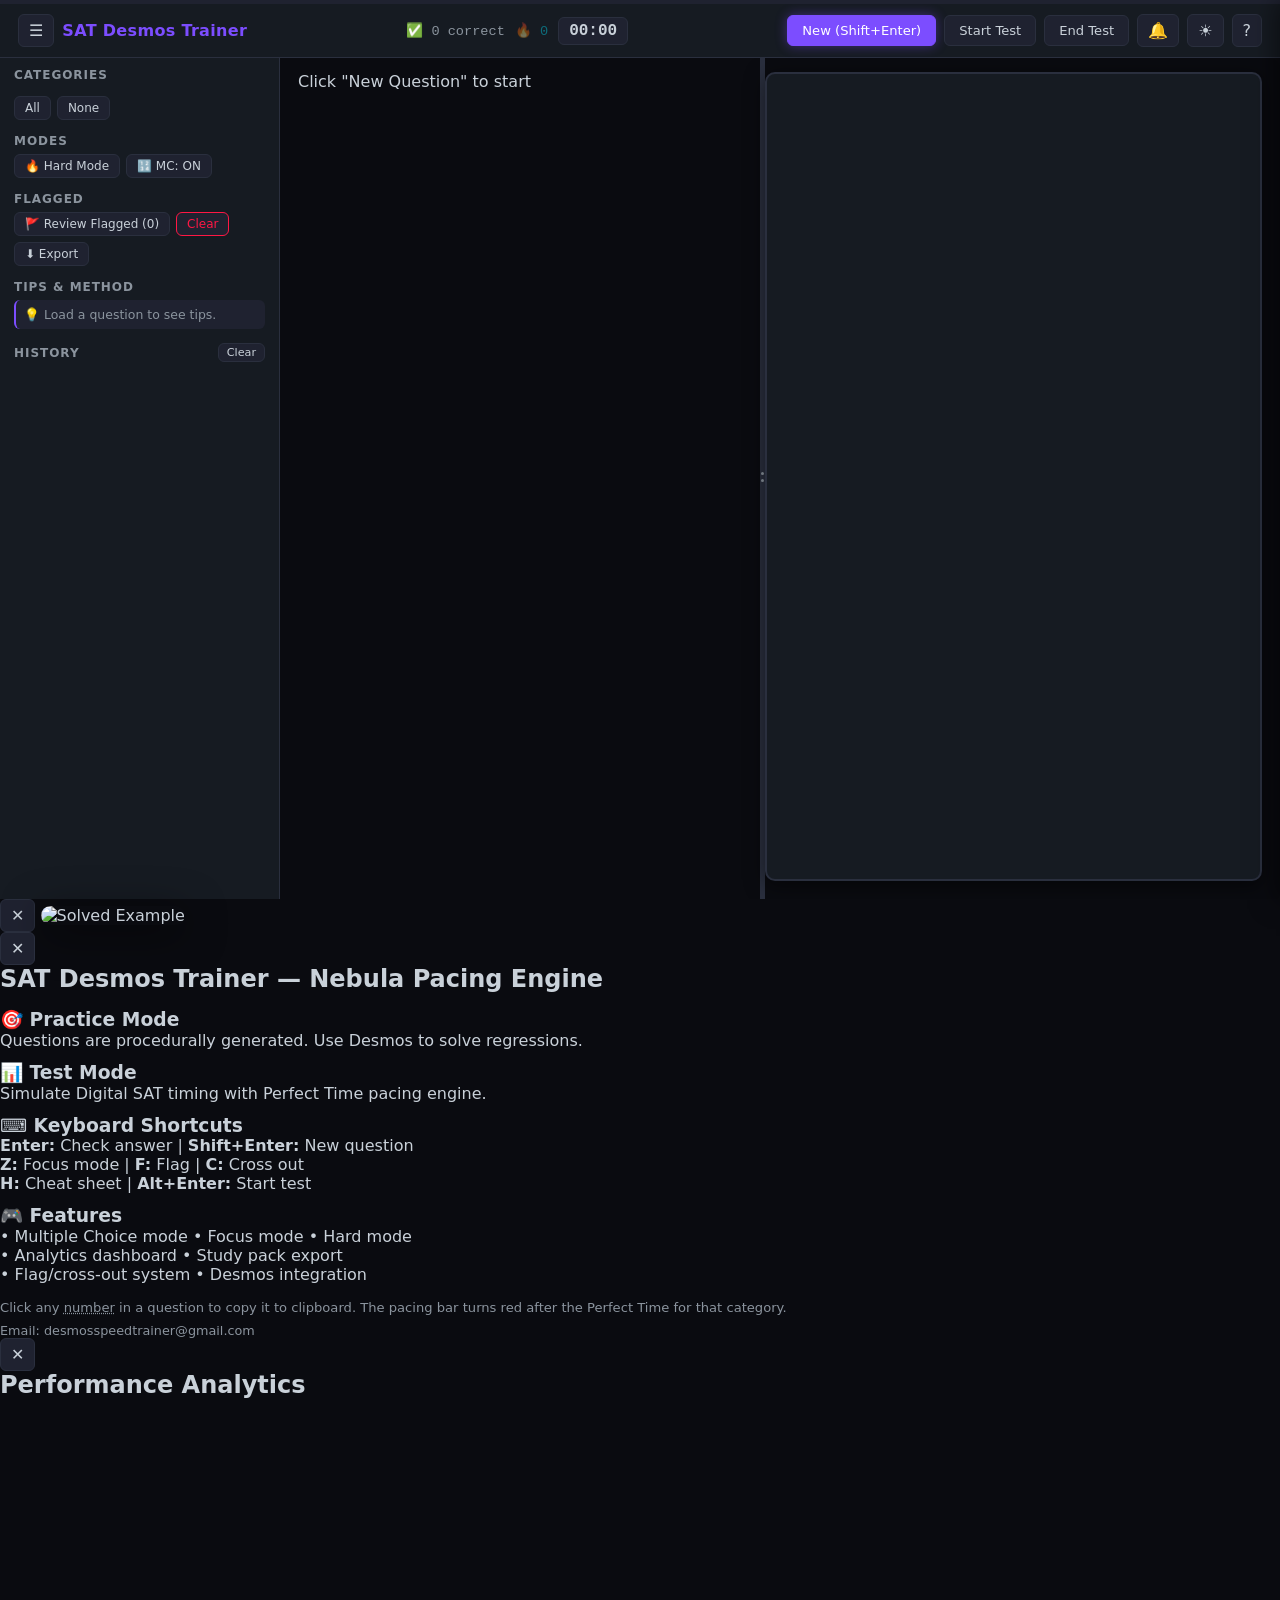
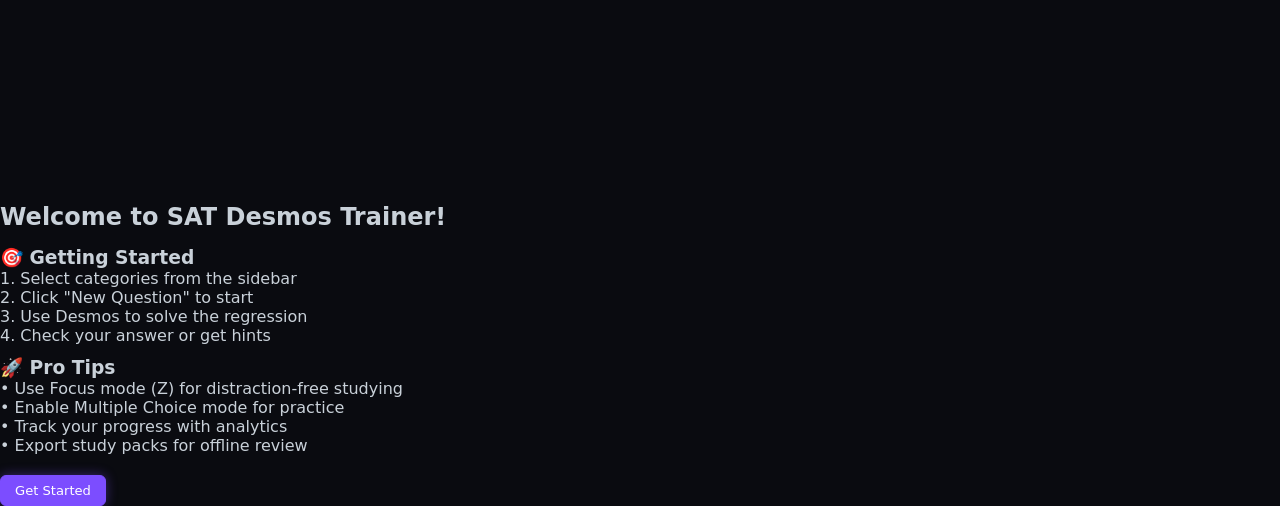
==== app.html @ 04261824 "Fix Desmos solution display and update welcome tour" ====
<!DOCTYPE html>
<html lang="en">
<head>
  <meta charset="utf-8" />
  <meta name="viewport" content="width=device-width,initial-scale=1" />
  <title>SAT Desmos Trainer — Nebula Pacing Engine</title>
  <meta name="description" content="Master SAT math with Desmos. Nebula pacing engine with analytics heatmap, cheat sheet, multiple choice, focus mode, and study pack export. 15 categories, ad-free." />
  <meta property="og:title" content="SAT Desmos Nebula Trainer" />
  <meta property="og:description" content="15 SAT math categories. Perfect Time pacing, analytics, cheat sheet, hard mode & focus mode." />

  <script async src="https://www.googletagmanager.com/gtag/js?id=G-KZ21GJFQBD"></script>
  <script>window.dataLayer=window.dataLayer||[];function gtag(){dataLayer.push(arguments);}gtag('js',new Date());gtag('config','G-KZ21GJFQBD');</script>

  <script type="text/javascript" id="MathJax-script" async src="https://cdn.jsdelivr.net/npm/mathjax@3/es5/tex-mml-chtml.js"></script>
  <script src="https://www.desmos.com/api/v1.11/calculator.js?apiKey=***"></script>
  <link rel="stylesheet" href="style.css" />
</head>
<body>

<div id="pacing-bar-container"><div id="pacing-bar"></div></div>

<!-- Focus Exit -->
<button id="focus-exit">✕ Exit Focus (Z)</button>

<!-- Top Bar -->
<div id="top-bar">
  <div style="display:flex;align-items:center;gap:8px;">
    <button class="btn btn-icon" id="sidebar-toggle" title="Toggle Sidebar">☰</button>
    <span id="app-title">SAT Desmos Trainer</span>
  </div>
  <div id="top-bar-center">
    <span id="correct-counter">✅ 0 correct</span>
    <span id="streak-counter">🔥 0</span>
    <div id="stopwatch">00:00</div>
  </div>
  <div id="top-bar-actions">
    <button class="btn btn-primary" id="new-question">New (Shift+Enter)</button>
    <button class="btn" id="start-test">Start Test</button>
    <button class="btn" id="end-test">End Test</button>
    <button class="btn btn-icon" id="mute-btn" title="Toggle Sound">🔔</button>
    <button class="btn btn-icon" id="theme-toggle" title="Toggle Theme (Ctrl+D)">☀️</button>
    <button class="btn btn-icon" id="help-btn" title="Help & Info">?</button>
  </div>
</div>

<!-- Main Layout -->
<div id="main-layout">

  <!-- Sidebar -->
  <div id="sidebar">
    <div id="sidebar-inner">

      <div>
        <h3>Categories</h3>
        <div id="category-selection"></div>
        <div class="cat-controls" style="margin-top:8px;">
          <button class="btn" id="select-all" style="font-size:0.75rem;padding:4px 10px;">All</button>
          <button class="btn" id="deselect-all" style="font-size:0.75rem;padding:4px 10px;">None</button>
        </div>
      </div>

      <div>
        <h3>Modes</h3>
        <div class="mode-controls">
          <button class="btn" id="hard-mode-toggle" style="font-size:0.75rem;padding:4px 10px;">🔥 Hard Mode</button>
          <button class="btn" id="mc-mode-toggle" style="font-size:0.75rem;padding:4px 10px;">🔢 MC: ON</button>
        </div>
      </div>

      <div>
        <h3>Flagged</h3>
        <div style="display:flex;gap:6px;flex-wrap:wrap;">
          <button class="btn" id="review-flagged-btn" style="font-size:0.75rem;padding:4px 10px;">🚩 Review Flagged (0)</button>
          <button class="btn btn-danger" id="clear-flagged" style="font-size:0.75rem;padding:4px 10px;">Clear</button>
          <button class="btn" id="export-study-pack" style="font-size:0.75rem;padding:4px 10px;">⬇ Export</button>
        </div>
      </div>

      <div>
        <h3>Tips & Method</h3>
        <ul id="tips-list"><li>Load a question to see tips.</li></ul>
      </div>

      <div>
        <h3 style="display:flex;justify-content:space-between;align-items:center;">
          History <button class="btn" id="clear-history" style="font-size:0.7rem;padding:2px 8px;">Clear</button>
        </h3>
        <div id="history-list"></div>
      </div>

    </div>
  </div>

  <!-- Split Pane -->
  <div id="split-pane">

    <div id="left-panel">
      <div id="question-container">
        <div id="question">Click "New Question" to start</div>
        <div id="answer-row" style="display:none;margin-top:12px;">
          <input type="text" id="answer-box" placeholder="Enter your answer...">
          <button class="btn" id="check-btn">Check</button>
          <button class="btn" id="show-explanation" style="display:none;">Show Solved Example</button>
          <button class="btn" id="show-desmos-btn" style="display:none;">Show Desmos Solution</button>
          <button class="btn" id="give-up-btn" style="display:none;">Give Up</button>
        </div>
        <div id="mc-grid" style="display:none;grid-template-columns:1fr 1fr;gap:8px;margin-top:12px;"></div>
        <div id="answer-preview" style="margin-top:8px;"></div>
        <div id="hint-text" style="display:none;margin-top:8px;color:var(--text-muted);"></div>
      </div>
    </div>

    <div id="resizer"></div>

    <div id="right-panel">
      <div id="calculator" style="width:100%;height:100%;"></div>
    </div>

  </div>

</div>

<!-- Explanation Modal -->
<div id="explanation-modal">
  <div class="modal-content">
    <button class="btn btn-icon" id="close-modal">✕</button>
    <img id="explanation-modal-content" src="" alt="Solved Example">
  </div>
</div>

<!-- Help Modal -->
<div id="help-modal">
  <div class="modal-content">
    <button class="btn btn-icon" id="close-help">✕</button>
    <h2>SAT Desmos Trainer — Nebula Pacing Engine</h2>
    <div style="display:flex;flex-direction:column;gap:12px;margin-top:16px;">
      <div>
        <h3>🎯 Practice Mode</h3>
        <p>Questions are procedurally generated. Use Desmos to solve regressions.</p>
      </div>
      <div>
        <h3>📊 Test Mode</h3>
        <p>Simulate Digital SAT timing with Perfect Time pacing engine.</p>
      </div>
      <div>
        <h3>⌨️ Keyboard Shortcuts</h3>
        <p><strong>Enter:</strong> Check answer | <strong>Shift+Enter:</strong> New question<br>
           <strong>Z:</strong> Focus mode | <strong>F:</strong> Flag | <strong>C:</strong> Cross out<br>
           <strong>H:</strong> Cheat sheet | <strong>Alt+Enter:</strong> Start test</p>
      </div>
      <div>
        <h3>🎮 Features</h3>
        <p>• Multiple Choice mode • Focus mode • Hard mode<br>
           • Analytics dashboard • Study pack export<br>
           • Flag/cross-out system • Desmos integration</p>
      </div>
    </div>
    <p style="margin-top:16px;font-size:0.82rem;color:var(--text-muted)">Click any <u style="text-decoration-style:dotted">number</u> in a question to copy it to clipboard. The pacing bar turns red after the Perfect Time for that category.</p>
    <p style="margin-top:8px;font-size:0.8rem;color:var(--text-muted)">Email: desmosspeedtrainer@gmail.com</p>
  </div>
</div>

<!-- Analytics Modal -->
<div id="analytics-modal">
  <div class="modal-content">
    <button class="btn btn-icon" id="close-analytics">✕</button>
    <h2>Performance Analytics</h2>
    <canvas id="analytics-canvas" width="600" height="400"></canvas>
    <div id="analytics-summary"></div>
  </div>
</div>

<!-- Cheat Sheet Drawer -->
<div id="cheat-drawer">
  <button class="btn btn-icon" id="close-cheat">✕</button>
  <div style="padding:14px;">
    <h3 style="margin-bottom:12px;">Cheat Sheet</h3>
    <input type="text" id="cheat-search" placeholder="Search formulas..." style="width:100%;padding:6px;border:1px solid var(--border);border-radius:4px;margin-bottom:12px;">
    <div id="cheat-list"></div>
  </div>
</div>

<!-- Tutorial Overlay -->
<div id="tutorial-overlay">
  <div class="modal-content">
    <h2>Welcome to SAT Desmos Trainer!</h2>
    <div style="display:flex;flex-direction:column;gap:12px;margin-top:16px;">
      <div>
        <h3>🎯 Getting Started</h3>
        <p>1. Select categories from the sidebar<br>
           2. Click "New Question" to start<br>
           3. Use Desmos to solve the regression<br>
           4. Check your answer or get hints</p>
      </div>
      <div>
        <h3>🚀 Pro Tips</h3>
        <p>• Use Focus mode (Z) for distraction-free studying<br>
           • Enable Multiple Choice mode for practice<br>
           • Track your progress with analytics<br>
           • Export study packs for offline review</p>
      </div>
    </div>
    <button class="btn btn-primary" id="tutorial-close" style="margin-top:20px;">Get Started</button>
  </div>
</div>

<script>
// ===== Desmos Init =====
const elt = document.getElementById('calculator');
const calculator = Desmos.GraphingCalculator(elt, { keypad: true, expressions: true });

// ===== Cheat Sheet Data =====
const CHEAT_SHEET = [
    { title: 'Circle (Standard)', latex: '(x-h)^{2}+(y-k)^{2}=r^{2}' },
    { title: 'Circle (Expanded)', latex: 'x^{2}+y^{2}+ax+by+c=0' },
    { title: 'Vertex Form (Parabola)', latex: 'y=a(x-h)^{2}+k' },
    { title: 'Quadratic Standard', latex: 'y=ax^{2}+bx+c' },
    { title: 'Linear Regression', latex: 'y_{1}\\sim mx_{1}+b' },
    { title: 'Quadratic Regression', latex: 'y_{1}\\sim ax_{1}^{2}+bx_{1}+c' },
    { title: 'Exponential Regression', latex: 'y_{1}\\sim ab^{x_{1}}' },
    { title: 'Exponential Growth/Decay', latex: 'y=a\\cdot b^{x}' },
    { title: 'System of Equations', latex: 'y=mx+b' },
    { title: 'Power Regression', latex: 'y_{1}\\sim ax_{1}^{b}' },
];

// ===== State =====
const state = {
    // ... rest of the JavaScript code from app.js ...
};

// ... rest of the JavaScript code ...

</script>

</body>
</html>
---- style.css ----
/* ===== Nebula Deep Palette ===== */
:root {
    --bg: #0a0b10;
    --surface: #161b22;
    --surface2: #1f2230;
    --border: #2a2f3e;
    --text: #c9d1d9;
    --text-muted: #8b949e;
    --accent-violet: #7c4dff;
    --accent-violet-hover: #9c6fff;
    --accent-cyan: #00e5ff;
    --neon-red: #ff1744;
    --orange: #ff6d00;
    --green: #00e5ff;
    --red: #ff1744;
    --accent: #7c4dff;
    --accent-hover: #9c6fff;
    --mono: 'Courier New', 'Consolas', monospace;
    --sans: 'Inter', 'Geist', 'Segoe UI', system-ui, sans-serif;
    --radius: 10px;
    --shadow: 0 4px 20px rgba(0,0,0,0.5);
    --glow-violet: 0 0 12px rgba(124,77,255,0.4);
    --glow-cyan: 0 0 12px rgba(0,229,255,0.4);
}
body.light-mode {
    --bg: #f5f7fa; --surface: #fff; --surface2: #f0f2f5; --border: #d0d7de;
    --text: #24292f; --text-muted: #57606a;
    --accent: #7c4dff; --accent-hover: #9c6fff;
    --accent-violet: #7c4dff; --accent-violet-hover: #9c6fff;
    --accent-cyan: #00b0c8; --neon-red: #d50032; --orange: #e65100;
    --shadow: 0 4px 16px rgba(0,0,0,0.12);
    --glow-violet: 0 0 8px rgba(124,77,255,0.25);
    --glow-cyan: 0 0 8px rgba(0,176,200,0.25);
}
*, *::before, *::after { box-sizing: border-box; margin: 0; padding: 0; }
body { font-family: var(--sans); background: var(--bg); color: var(--text); min-height: 100vh; transition: background 0.3s, color 0.3s; }

/* ===== Pacing Bar ===== */
#pacing-bar-container { position: fixed; top: 0; left: 0; right: 0; height: 4px; background: var(--surface2); z-index: 2000; }
#pacing-bar { height: 100%; width: 0%; background: var(--accent-violet); transition: width 1s linear, background 0.5s; }
#pacing-bar.over-time { background: var(--neon-red); box-shadow: 0 0 8px var(--neon-red); }

/* ===== Top Bar ===== */
#top-bar { display: flex; align-items: center; justify-content: space-between; padding: 10px 18px; background: var(--surface); border-bottom: 1px solid var(--border); position: sticky; top: 4px; z-index: 100; gap: 12px; transition: opacity 0.3s, height 0.3s; }
#app-title { font-size: 1rem; font-weight: 700; color: var(--accent-violet); white-space: nowrap; letter-spacing: 0.02em; }
#top-bar-center { display: flex; align-items: center; gap: 10px; flex: 1; justify-content: center; }
#correct-counter { font-size: 0.85rem; color: var(--text-muted); font-family: var(--mono); white-space: nowrap; }
#streak-counter { font-size: 0.85rem; font-family: var(--mono); color: var(--accent-cyan); opacity: 0.4; transition: opacity 0.3s, text-shadow 0.3s; white-space: nowrap; }
#streak-counter.streak-hot { animation: streakPulse 1.5s ease-in-out infinite; }
@keyframes streakPulse { 0%,100%{opacity:1} 50%{opacity:0.7} }
#stopwatch { font-family: var(--mono); font-size: 1rem; font-weight: bold; color: var(--text); background: var(--surface2); border: 1px solid var(--border); padding: 4px 10px; border-radius: 6px; min-width: 60px; text-align: center; }
#top-bar-actions { display: flex; align-items: center; gap: 8px; }

/* ===== Buttons ===== */
.btn { padding: 7px 14px; font-size: 0.82rem; font-family: var(--sans); font-weight: 500; cursor: pointer; border: 1px solid var(--border); border-radius: 6px; background: var(--surface2); color: var(--text); transition: all 0.15s ease; white-space: nowrap; }
.btn:hover { background: var(--border); color: var(--accent-violet); }
.btn:disabled { opacity: 0.4; cursor: not-allowed; }
.btn-primary { background: var(--accent-violet); color: #fff; border-color: var(--accent-violet); box-shadow: var(--glow-violet); }
.btn-primary:hover { background: var(--accent-violet-hover); border-color: var(--accent-violet-hover); color: #fff; }
.btn-danger { border-color: var(--neon-red); color: var(--neon-red); }
.btn-danger:hover { background: var(--neon-red); color: #fff; }
.btn-icon { padding: 6px 10px; font-size: 1rem; border-radius: 6px; }
.btn.active { background: var(--accent-violet); color: #fff; border-color: var(--accent-violet); box-shadow: var(--glow-violet); }
#flag-btn.flagged { color: var(--neon-red); border-color: var(--neon-red); }

/* ===== Layout ===== */
#main-layout { display: flex; height: calc(100vh - 55px); overflow: hidden; }

body.focus-mode {
    #top-bar { height: 0; padding: 0; overflow: hidden; border: none; display: none; }
    #main-layout { height: 100vh; }
    #sidebar { width: 0; min-width: 0; border: none; display: none; }
    #pacing-bar-container { display: none; }
    #split-pane { height: 100vh !important; }
    #left-panel { height: 100vh !important; }
    #right-panel { height: 100vh !important; }
    #calculator { height: 100vh !important; }
    #question-container { height: calc(100vh - 60px) !important; }
    #question { margin-top: 0 !important; }
}

#focus-exit { display: none; position: fixed; bottom: 20px; left: 50%; transform: translateX(-50%); z-index: 1500; background: var(--surface); border: 1px solid var(--border); border-radius: 20px; padding: 8px 18px; font-size: 0.8rem; color: var(--text-muted); align-items: center; gap: 6px; cursor: pointer; backdrop-filter: blur(8px); }
#focus-exit:hover { color: var(--accent-violet); border-color: var(--accent-violet); }

/* ===== Sidebar ===== */
#sidebar { width: 280px; min-width: 220px; max-width: 360px; background: var(--surface); border-right: 1px solid var(--border); display: flex; flex-direction: column; overflow: hidden; transition: width 0.2s ease; flex-shrink: 0; }
#sidebar.collapsed { width: 0; min-width: 0; border-right: none; }
#sidebar-inner { padding: 14px; overflow-y: auto; flex: 1; display: flex; flex-direction: column; gap: 14px; }
#sidebar h3 { font-size: 0.75rem; text-transform: uppercase; letter-spacing: 0.08em; color: var(--text-muted); margin-bottom: 6px; }
#category-selection { display: flex; flex-direction: column; gap: 4px; }
.cat-item { display: flex; align-items: center; gap: 8px; padding: 5px 8px; border-radius: 6px; cursor: pointer; transition: background 0.12s; }
.cat-item:hover { background: var(--surface2); }
.cat-item input[type="checkbox"] { accent-color: var(--accent-violet); cursor: pointer; }
.cat-item label { font-size: 0.8rem; color: var(--text); cursor: pointer; }
.cat-controls { display: flex; gap: 6px; }
.mode-controls { display: flex; gap: 6px; flex-wrap: wrap; }

/* History */
#history-list { display: flex; flex-direction: column; gap: 6px; max-height: 220px; overflow-y: auto; }
.history-item { background: var(--surface2); border: 1px solid var(--border); border-radius: 6px; padding: 7px 10px; font-size: 0.75rem; }
.history-item .h-cat { font-weight: 600; color: var(--accent-violet); margin-bottom: 2px; white-space: nowrap; overflow: hidden; text-overflow: ellipsis; }
.history-item .h-meta { color: var(--text-muted); }
.history-item.h-fast .h-meta { color: var(--accent-cyan); }
.history-item.h-slow .h-meta { color: var(--neon-red); }

/* Tips */
#tips-list { list-style: none; padding: 0; display: flex; flex-direction: column; gap: 6px; }
#tips-list li { font-size: 0.78rem; color: var(--text-muted); padding: 6px 8px; background: var(--surface2); border-radius: 6px; border-left: 2px solid var(--accent-violet); line-height: 1.4; }
#tips-list li::before { content: '💡 '; }

/* ===== Split Pane ===== */
#split-pane { display: flex; flex: 1; overflow: hidden; }
#left-panel { width: 48%; min-width: 300px; display: flex; flex-direction: column; overflow-y: auto; padding: 18px; gap: 14px; }
#resizer { width: 5px; cursor: col-resize; background: var(--border); transition: background 0.15s; flex-shrink: 0; display: flex; flex-direction: column; justify-content: center; align-items: center; gap: 4px; }
#resizer:hover { background: var(--accent-violet); }
#resizer::before, #resizer::after { content: ''; width: 3px; height: 3px; border-radius: 50%; background: var(--text-muted); }
#right-panel { flex: 1; min-width: 350px; padding: 18px 18px 18px 0; display: flex; flex-direction: column; }
#calculator { flex: 1; border: 2px solid var(--border); border-radius: var(--radius); box-shadow: var(--shadow); background: var(--surface); min-height: 400px; }

/* ===== Cards ===== */
.card { background: var(--surface); border: 1px solid var(--border); border-radius: var(--radius); padding: 16px; box-shadow: var(--shadow); }

/* ===== Question Area ===== */
#question-header { display: flex; align-items: center; justify-content: space-between; margin-bottom: 10px; gap: 8px; }
#current-category-title { font-size: 0.75rem; text-transform: uppercase; letter-spacing: 0.08em; color: var(--accent-violet); font-weight: 600; }
#question-actions { display: flex; gap: 6px; }
#flag-btn, #crossout-btn { padding: 3px 8px; font-size: 0.85rem; }
#question-box { font-size: 1.1rem; font-weight: 500; line-height: 1.6; min-height: 60px; white-space: pre-wrap; }

/* Cross-out */
.crossout-word { cursor: default; }
#question-box.crossout-mode .crossout-word { cursor: pointer; }
#question-box.crossout-mode .crossout-word:hover { background: rgba(124,77,255,0.15); border-radius: 2px; }
.crossout-word.crossed { text-decoration: line-through; color: var(--text-muted); }

/* Click-to-copy */
.copyable-num { cursor: pointer; text-decoration: underline dotted var(--accent-violet); text-underline-offset: 3px; border-radius: 3px; transition: background 0.1s; position: relative; }
.copyable-num:hover { background: rgba(124,77,255,0.15); }
.copy-tooltip { position: absolute; bottom: 120%; left: 50%; transform: translateX(-50%); background: var(--accent-violet); color: #fff; font-size: 0.7rem; padding: 2px 7px; border-radius: 4px; white-space: nowrap; pointer-events: none; z-index: 10; animation: fadeOut 1.2s forwards; }
@keyframes fadeOut { 0%{opacity:1} 70%{opacity:1} 100%{opacity:0} }

/* Pacing summary */
#pacing-summary { font-size: 0.82rem; padding: 8px 12px; border-radius: 6px; background: var(--surface2); border: 1px solid var(--border); display: none; }
#pacing-summary.fast { border-color: var(--accent-cyan); color: var(--accent-cyan); }
#pacing-summary.slow { border-color: var(--neon-red); color: var(--neon-red); }

/* ===== Answer Area ===== */
#answer-area { display: flex; flex-direction: column; gap: 10px; }
#answer-row { display: flex; gap: 8px; align-items: center; }
#answer-box { flex: 1; font-size: 1rem; font-family: var(--mono); padding: 9px 12px; border-radius: 6px; border: 1px solid var(--border); background: var(--surface2); color: var(--text); transition: border-color 0.2s, box-shadow 0.2s; outline: none; }
#answer-box:focus { border-color: var(--accent-violet); box-shadow: var(--glow-violet); }
#answer-box.correct { border-color: var(--accent-cyan); box-shadow: var(--glow-cyan); }
#answer-box.incorrect { border-color: var(--neon-red); }
.answer-preview { min-height: 22px; font-size: 1rem; color: var(--text); padding: 4px 2px; }
.answer-preview.invalid { color: var(--orange); font-size: 0.78rem; }
#result { font-weight: 600; font-size: 1rem; min-height: 22px; }
#result.correct { color: var(--accent-cyan); }
#result.incorrect { color: var(--neon-red); }
#hint-text { font-size: 0.82rem; color: var(--orange); display: none; padding: 6px 10px; border-radius: 6px; background: var(--surface2); border-left: 2px solid var(--orange); }
#attempt-dots { display: flex; gap: 5px; align-items: center; }
.attempt-dot { width: 8px; height: 8px; border-radius: 50%; border: 1px solid var(--border); background: var(--surface2); transition: background 0.2s; }
.attempt-dot.used { background: var(--neon-red); border-color: var(--neon-red); }
#give-up-btn, #show-desmos-btn { display: none; }
#controls-row { display: flex; gap: 8px; flex-wrap: wrap; }

/* ===== Multiple Choice Grid ===== */
#mc-grid { display: none; grid-template-columns: 1fr 1fr; gap: 10px; }
.mc-btn { display: flex; align-items: center; gap: 10px; padding: 12px 14px; border: 1px solid var(--border); border-radius: 8px; background: var(--surface2); color: var(--text); cursor: pointer; font-family: var(--sans); font-size: 1rem; transition: all 0.15s; text-align: left; }
.mc-btn:hover:not(:disabled) { border-color: var(--accent-violet); background: rgba(124,77,255,0.1); box-shadow: var(--glow-violet); }
.mc-btn:disabled { opacity: 0.6; cursor: default; }
.mc-label { font-size: 0.75rem; font-weight: 700; color: var(--accent-violet); background: rgba(124,77,255,0.15); border-radius: 4px; padding: 2px 6px; flex-shrink: 0; min-width: 20px; text-align: center; }
.mc-val { flex: 1; }
.mc-btn.mc-correct { border-color: var(--accent-cyan); background: rgba(0,229,255,0.1); box-shadow: var(--glow-cyan); }
.mc-btn.mc-correct .mc-label { color: var(--accent-cyan); background: rgba(0,229,255,0.15); }
.mc-btn.mc-wrong { border-color: var(--neon-red); background: rgba(255,23,68,0.08); }
.mc-btn.mc-wrong .mc-label { color: var(--neon-red); background: rgba(255,23,68,0.15); }

/* ===== Modals ===== */
.modal-overlay { display: none; position: fixed; inset: 0; z-index: 3000; background: rgba(0,0,0,0.85); backdrop-filter: blur(8px); align-items: center; justify-content: center; }
.modal-overlay.open { display: flex; }
.modal-box { background: var(--surface); border: 1px solid var(--border); border-radius: var(--radius); padding: 24px; max-width: 92vw; max-height: 88vh; overflow-y: auto; position: relative; box-shadow: 0 8px 40px rgba(0,0,0,0.7), var(--glow-violet); }
.modal-box h3 { color: var(--accent-violet); margin-bottom: 16px; font-size: 1rem; }
.close-btn { position: fixed; top: 16px; right: 24px; font-size: 2rem; color: #eee; cursor: pointer; line-height: 1; transition: color 0.2s; z-index: 3001; }
.close-btn:hover { color: var(--neon-red); }
#explanation-modal-content { max-width: 90vw; max-height: 88vh; border-radius: var(--radius); box-shadow: 0 8px 40px rgba(0,0,0,0.6); }

/* Analytics */
#analytics-grid { display: grid; grid-template-columns: repeat(auto-fit, minmax(120px, 1fr)); gap: 10px; margin-top: 8px; }
.analytics-cell { border: 1px solid var(--border); border-radius: 8px; padding: 12px; }
.ac-title { font-size: 0.72rem; font-weight: 600; color: var(--text); margin-bottom: 4px; }
.ac-mastery { font-size: 0.82rem; font-weight: 700; margin-bottom: 4px; }
.ac-stats, .ac-count { font-size: 0.68rem; color: var(--text-muted); }
.ac-count { margin-top: 2px; }

/* Report Card */
.rc-row { display: flex; justify-content: space-between; align-items: center; padding: 6px 0; border-bottom: 1px solid var(--border); font-size: 0.85rem; }
.rc-row:last-child { border-bottom: none; }

/* Help Modal */
#help-modal .modal-box { max-width: 480px; width: 90vw; }
.help-lineage { display: flex; flex-direction: column; gap: 6px; margin: 12px 0; }
.help-lineage-item { font-size: 0.82rem; padding: 8px 12px; background: var(--surface2); border-radius: 6px; border-left: 2px solid var(--accent-violet); }
.help-lineage-item a { color: var(--accent-violet); text-decoration: none; }
.help-lineage-item a:hover { text-decoration: underline; }

/* ===== Cheat Sheet Drawer ===== */
#cheat-drawer { position: fixed; top: 0; right: 0; width: 320px; max-width: 90vw; height: 100vh; background: var(--surface); border-left: 1px solid var(--border); z-index: 2500; display: flex; flex-direction: column; transform: translateX(100%); transition: transform 0.25s ease; box-shadow: -4px 0 24px rgba(0,0,0,0.5); }
#cheat-drawer.open { transform: translateX(0); }
#cheat-header { display: flex; align-items: center; justify-content: space-between; padding: 14px 16px; border-bottom: 1px solid var(--border); flex-shrink: 0; }
#cheat-search { margin: 10px 16px; padding: 8px 12px; border-radius: 6px; border: 1px solid var(--border); background: var(--surface2); color: var(--text); font-size: 0.85rem; outline: none; width: calc(100% - 32px); }
#cheat-search:focus { border-color: var(--accent-violet); box-shadow: var(--glow-violet); }
#cheat-list { flex: 1; overflow-y: auto; padding: 0 16px 16px; display: flex; flex-direction: column; gap: 10px; }
.cheat-item { background: var(--surface2); border: 1px solid var(--border); border-radius: 8px; padding: 12px; }
.cheat-title { font-size: 0.75rem; font-weight: 700; color: var(--accent-violet); margin-bottom: 6px; }
.cheat-latex { font-size: 1rem; min-height: 28px; }

/* ===== Tutorial ===== */
.tutorial-steps { display: flex; flex-direction: column; gap: 14px; text-align: left; }
.tut-step { display: flex; align-items: flex-start; gap: 14px; }
.tut-num { width: 30px; height: 30px; border-radius: 50%; background: var(--accent-violet); color: #fff; font-weight: 700; font-size: 1rem; display: flex; align-items: center; justify-content: center; flex-shrink: 0; box-shadow: var(--glow-violet); }
.tut-text { font-size: 0.9rem; color: var(--text); line-height: 1.5; padding-top: 4px; }

/* ===== Table ===== */
.q-table { border-collapse: collapse; margin: 10px auto; font-size: 1rem; }
.q-table th, .q-table td { border: 1px solid var(--border); padding: 8px 16px; text-align: center; background: var(--surface2); }
.q-table th { background: var(--surface); color: var(--accent-violet); font-size: 0.85rem; }

/* ===== Mobile ===== */
@media (max-width: 800px) {
    #top-bar-actions .btn:not(.btn-icon) { display: none; }
    #top-bar-actions { gap: 4px; }
    #sidebar { width: 0; min-width: 0; border: none; }
    #sidebar.mobile-open { width: 280px; position: fixed; top: 55px; left: 0; height: calc(100vh - 55px); z-index: 200; }
    #split-pane { flex-direction: column; overflow-y: auto; }
    #left-panel { width: 100% !important; min-width: unset; padding: 12px; }
    #resizer { display: none; }
    #right-panel { min-width: unset; padding: 0 12px 12px; height: 50vh; flex-shrink: 0; }
    #calculator { min-height: 300px; }
    #mc-grid { grid-template-columns: 1fr; }
    #cheat-drawer { width: 100%; }
    .copy-tooltip { bottom: auto; top: 120%; }
    .modal-box { padding: 16px; }
    #analytics-grid { grid-template-columns: repeat(auto-fit, minmax(140px, 1fr)); }
}

/* ===== Scrollbar ===== */
::-webkit-scrollbar { width: 6px; height: 6px; }
::-webkit-scrollbar-track { background: transparent; }
::-webkit-scrollbar-thumb { background: var(--border); border-radius: 4px; }
::-webkit-scrollbar-thumb:hover { background: var(--text-muted); }
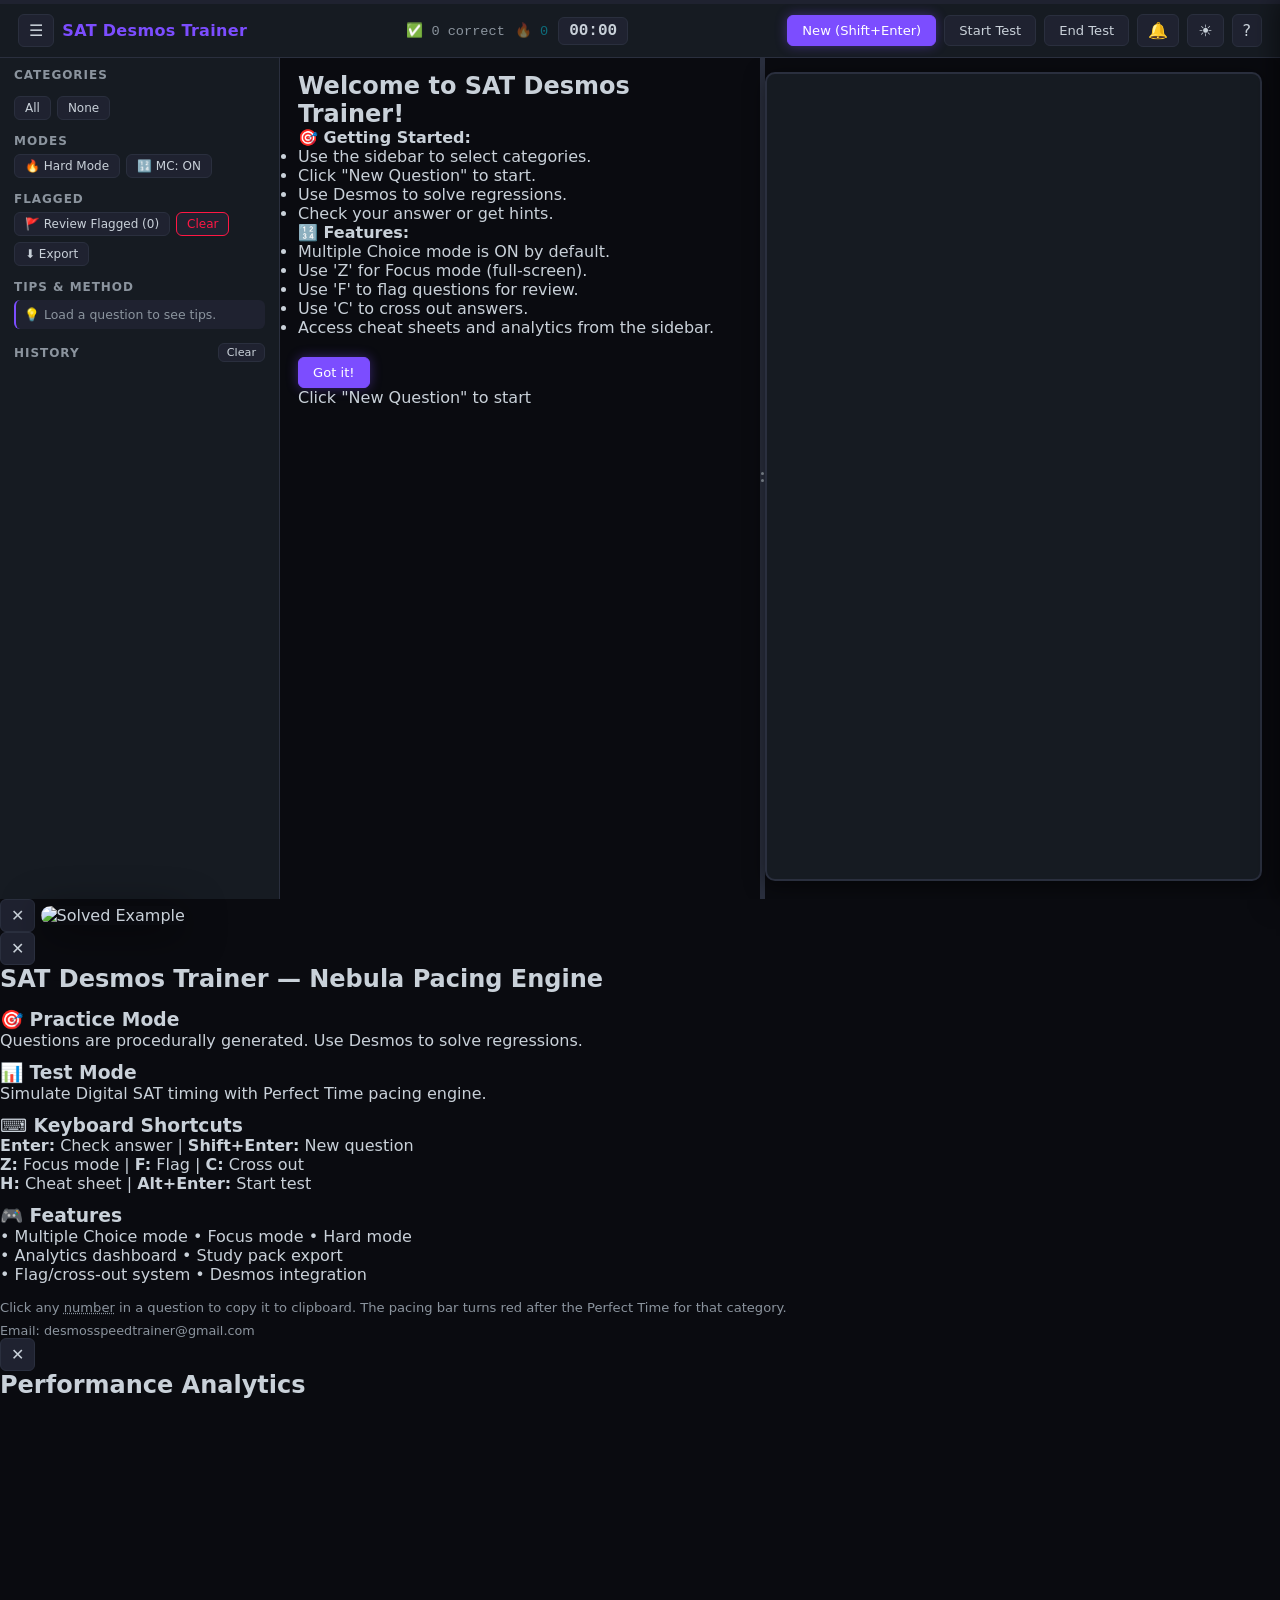
==== commit 1bba53be: "Fix Desmos solution display, enable MC mode by default, and update welcome tour" ====
--- a/app.html
+++ b/app.html
@@ -16,7 +16,6 @@
   <link rel="stylesheet" href="style.css" />
 </head>
 <body>
-
 <div id="pacing-bar-container"><div id="pacing-bar"></div></div>
 
 <!-- Focus Exit -->
@@ -45,11 +44,9 @@
 
 <!-- Main Layout -->
 <div id="main-layout">
-
   <!-- Sidebar -->
   <div id="sidebar">
     <div id="sidebar-inner">
-
       <div>
         <h3>Categories</h3>
         <div id="category-selection"></div>
@@ -63,7 +60,7 @@
         <h3>Modes</h3>
         <div class="mode-controls">
           <button class="btn" id="hard-mode-toggle" style="font-size:0.75rem;padding:4px 10px;">🔥 Hard Mode</button>
-          <button class="btn" id="mc-mode-toggle" style="font-size:0.75rem;padding:4px 10px;">🔢 MC: ON</button>
+          <button class="btn" id="mc-mode-toggle" style="font-size:0.75rem;padding:4px 10px;" checked>🔢 MC: ON</button>
         </div>
       </div>
 
@@ -87,15 +84,32 @@
         </h3>
         <div id="history-list"></div>
       </div>
-
     </div>
   </div>
 
   <!-- Split Pane -->
   <div id="split-pane">
-
     <div id="left-panel">
       <div id="question-container">
+        <div id="tutorial-overlay" style="display: block;">
+          <h2>Welcome to SAT Desmos Trainer!</h2>
+          <p><strong>🎯 Getting Started:</strong></p>
+          <ul>
+            <li>Use the sidebar to select categories.</li>
+            <li>Click "New Question" to start.</li>
+            <li>Use Desmos to solve regressions.</li>
+            <li>Check your answer or get hints.</li>
+          </ul>
+          <p><strong>🔢 Features:</strong></p>
+          <ul>
+            <li>Multiple Choice mode is ON by default.</li>
+            <li>Use 'Z' for Focus mode (full-screen).</li>
+            <li>Use 'F' to flag questions for review.</li>
+            <li>Use 'C' to cross out answers.</li>
+            <li>Access cheat sheets and analytics from the sidebar.</li>
+          </ul>
+          <button class="btn btn-primary" id="tutorial-close" style="margin-top:20px;">Got it!</button>
+        </div>
         <div id="question">Click "New Question" to start</div>
         <div id="answer-row" style="display:none;margin-top:12px;">
           <input type="text" id="answer-box" placeholder="Enter your answer...">
@@ -115,9 +129,7 @@
     <div id="right-panel">
       <div id="calculator" style="width:100%;height:100%;"></div>
     </div>
-
-  </div>
-
+  </div>
 </div>
 
 <!-- Explanation Modal -->
@@ -145,14 +157,14 @@
       <div>
         <h3>⌨️ Keyboard Shortcuts</h3>
         <p><strong>Enter:</strong> Check answer | <strong>Shift+Enter:</strong> New question<br>
-           <strong>Z:</strong> Focus mode | <strong>F:</strong> Flag | <strong>C:</strong> Cross out<br>
-           <strong>H:</strong> Cheat sheet | <strong>Alt+Enter:</strong> Start test</p>
+          <strong>Z:</strong> Focus mode | <strong>F:</strong> Flag | <strong>C:</strong> Cross out<br>
+          <strong>H:</strong> Cheat sheet | <strong>Alt+Enter:</strong> Start test</p>
       </div>
       <div>
         <h3>🎮 Features</h3>
         <p>• Multiple Choice mode • Focus mode • Hard mode<br>
-           • Analytics dashboard • Study pack export<br>
-           • Flag/cross-out system • Desmos integration</p>
+          • Analytics dashboard • Study pack export<br>
+          • Flag/cross-out system • Desmos integration</p>
       </div>
     </div>
     <p style="margin-top:16px;font-size:0.82rem;color:var(--text-muted)">Click any <u style="text-decoration-style:dotted">number</u> in a question to copy it to clipboard. The pacing bar turns red after the Perfect Time for that category.</p>
@@ -180,37 +192,13 @@
   </div>
 </div>
 
-<!-- Tutorial Overlay -->
-<div id="tutorial-overlay">
-  <div class="modal-content">
-    <h2>Welcome to SAT Desmos Trainer!</h2>
-    <div style="display:flex;flex-direction:column;gap:12px;margin-top:16px;">
-      <div>
-        <h3>🎯 Getting Started</h3>
-        <p>1. Select categories from the sidebar<br>
-           2. Click "New Question" to start<br>
-           3. Use Desmos to solve the regression<br>
-           4. Check your answer or get hints</p>
-      </div>
-      <div>
-        <h3>🚀 Pro Tips</h3>
-        <p>• Use Focus mode (Z) for distraction-free studying<br>
-           • Enable Multiple Choice mode for practice<br>
-           • Track your progress with analytics<br>
-           • Export study packs for offline review</p>
-      </div>
-    </div>
-    <button class="btn btn-primary" id="tutorial-close" style="margin-top:20px;">Get Started</button>
-  </div>
-</div>
-
 <script>
-// ===== Desmos Init =====
-const elt = document.getElementById('calculator');
-const calculator = Desmos.GraphingCalculator(elt, { keypad: true, expressions: true });
-
-// ===== Cheat Sheet Data =====
-const CHEAT_SHEET = [
+  // ===== Desmos Init =====
+  const elt = document.getElementById('calculator');
+  const calculator = Desmos.GraphingCalculator(elt, { keypad: true, expressions: true });
+
+  // ===== Cheat Sheet Data =====
+  const CHEAT_SHEET = [
     { title: 'Circle (Standard)', latex: '(x-h)^{2}+(y-k)^{2}=r^{2}' },
     { title: 'Circle (Expanded)', latex: 'x^{2}+y^{2}+ax+by+c=0' },
     { title: 'Vertex Form (Parabola)', latex: 'y=a(x-h)^{2}+k' },
@@ -221,16 +209,84 @@
     { title: 'Exponential Growth/Decay', latex: 'y=a\\cdot b^{x}' },
     { title: 'System of Equations', latex: 'y=mx+b' },
     { title: 'Power Regression', latex: 'y_{1}\\sim ax_{1}^{b}' },
-];
-
-// ===== State =====
-const state = {
-    // ... rest of the JavaScript code from app.js ...
-};
-
-// ... rest of the JavaScript code ...
-
+  ];
+
+  // ===== State =====
+  const state = {
+    currentQuestion: null,
+    questions: [],
+    selectedCategories: [],
+    flags: {},
+    history: [],
+    correctCount: 0,
+    streak: 0,
+    startTime: null,
+    testDuration: 0,
+    testQuestions: [],
+    mcMode: true, // Enable MC mode by default
+    hardMode: false,
+    categories: [
+      { id: 'linear', name: 'Linear Properties', difficulty: 'easy' },
+      { id: 'trigonometry', name: 'Trigonometric Identity Evaluation', difficulty: 'easy' },
+      { id: 'percentage', name: 'Percentage Change', difficulty: 'easy' },
+      // Add other categories here
+    ]
+  };
+
+  // ===== Fix Desmos Solution Logic =====
+  function handleShowDesmosSolution() {
+    if (state.currentQuestion && state.currentQuestion.desmosExpression) {
+      calculator.setExpression(state.currentQuestion.desmosExpression);
+    } else {
+      // Fallback: Show a default expression if none exists
+      calculator.setExpression('y = x');
+    }
+  }
+
+  // ===== Initialize the App =====
+  function init() {
+    // Initialize categories
+    const categorySelection = document.getElementById('category-selection');
+    state.categories.forEach(category => {
+      const checkbox = document.createElement('label');
+      checkbox.innerHTML = `<input type="checkbox" checked>${category.name} (${category.difficulty})`;
+      checkbox.querySelector('input').addEventListener('change', (e) => {
+        if (e.target.checked) {
+          state.selectedCategories.push(category.id);
+        } else {
+          state.selectedCategories = state.selectedCategories.filter(id => id !== category.id);
+        }
+        generateQuestions();
+      });
+      categorySelection.appendChild(checkbox);
+    });
+
+    // Initialize MC mode toggle
+    document.getElementById('mc-mode-toggle').addEventListener('click', () => {
+      state.mcMode = !state.mcMode;
+      updateMCModeUI();
+      generateQuestions();
+    });
+
+    // Initialize buttons
+    document.getElementById('new-question').addEventListener('click', generateQuestions);
+    document.getElementById('show-desmos-btn').addEventListener('click', handleShowDesmosSolution);
+    // Add other button listeners...
+  }
+
+  // ===== Question Generator =====
+  function questionGenerator() {
+    // Question generation logic here
+    return {
+      question: 'Sample question text',
+      desmosExpression: 'y = 2x + 3', // Default expression
+      answer: 5,
+      mcOptions: ['A', 'B', 'C', 'D']
+    };
+  }
+
+  // ===== Start the App =====
+  init();
 </script>
-
 </body>
 </html>
